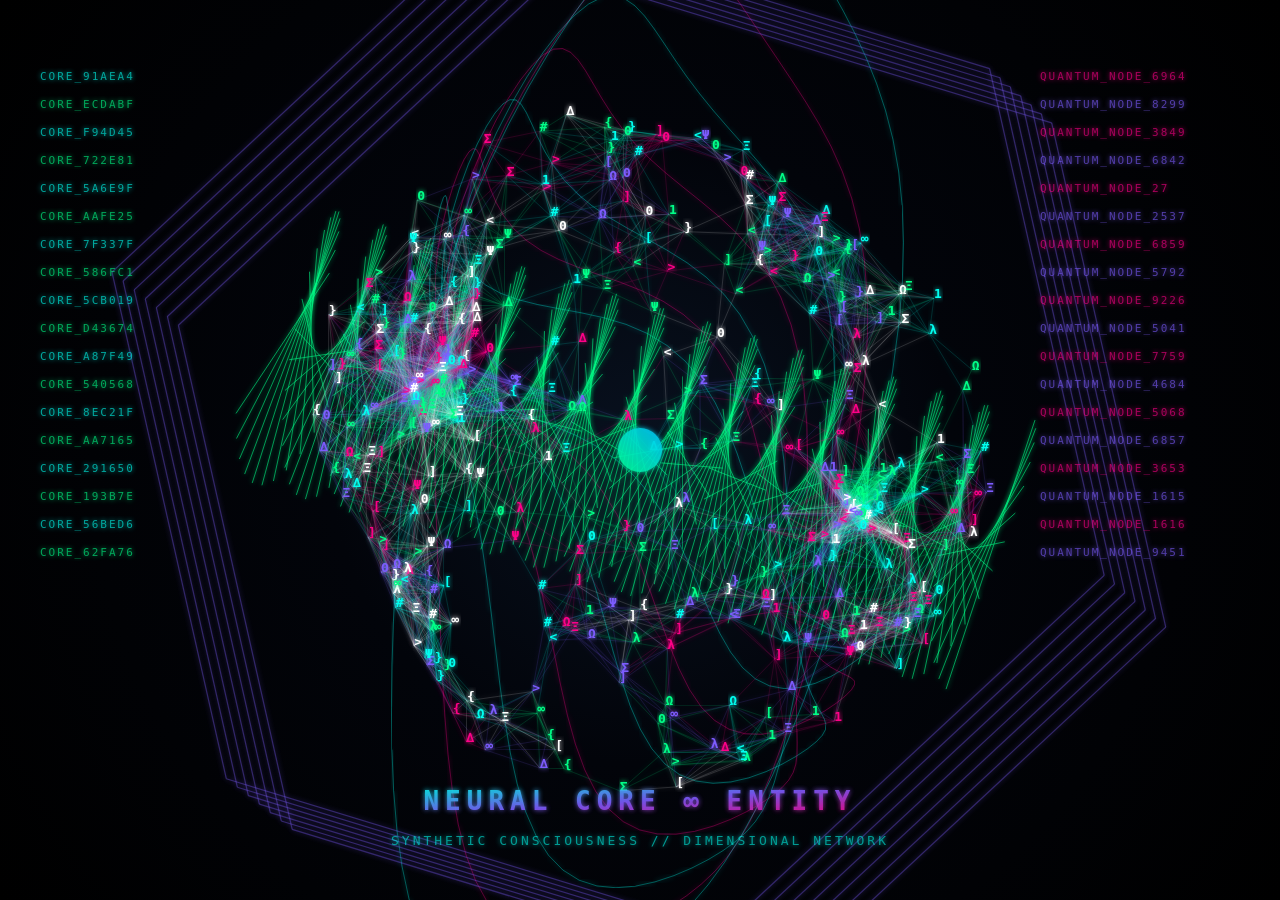
==== index.html @ 44f9789a "Add files via upload" ====
<!DOCTYPE html>
<html lang="es">
<head>
<meta charset="UTF-8"/>
<meta name="viewport" content="width=device-width, initial-scale=1.0"/>
<title>NEURAL CORE ∞ Quantum Entity</title>
<link rel="stylesheet" href="style.css">
</head>
<body>

<svg id="scene">

<defs>
<filter id="glow">
    <feGaussianBlur stdDeviation="2.5" result="blur"/>
    <feMerge>
        <feMergeNode in="blur"/>
        <feMergeNode in="SourceGraphic"/>
    </feMerge>
</filter>

<linearGradient id="grad1" x1="0%" y1="0%" x2="100%" y2="100%">
    <stop offset="0%" stop-color="#00fff0"/>
    <stop offset="50%" stop-color="#7d5cff"/>
    <stop offset="100%" stop-color="#ff0088"/>
</linearGradient>

<linearGradient id="grad2" x1="0%" y1="100%" x2="100%" y2="0%">
    <stop offset="0%" stop-color="#00ff95"/>
    <stop offset="100%" stop-color="#00c3ff"/>
</linearGradient>
</defs>

</svg>

<script src="script.js"></script>
</body>
</html>
---- style.css ----
html,body{
    margin:0;
    width:100%;
    height:100%;
    overflow:hidden;
    background:
        radial-gradient(circle at center,#08111f 0%,#02040a 40%,#000000 100%);
    font-family:Consolas,monospace;
}

svg{
    width:100vw;
    height:100vh;
    display:block;
}

.matrix{
    font-weight:bold;
    font-size:13px;
    pointer-events:none;
}

.mesh{
    stroke-width:0.7;
    opacity:.22;
    fill:none;
}

.ring{
    fill:none;
    opacity:.35;
    stroke-width:1;
}

.energy{
    opacity:.6;
}

.hex{
    fill:none;
    stroke-width:1.2;
    opacity:.4;
}

.side{
    font-size:11px;
    opacity:.65;
    letter-spacing:2px;
}

.coreText{
    font-size:26px;
    font-weight:bold;
    letter-spacing:6px;
    text-anchor:middle;
    opacity:.9;
}

.smallCore{
    font-size:13px;
    letter-spacing:3px;
    text-anchor:middle;
    opacity:.6;
}

.glow{
    filter:url(#glow);
}
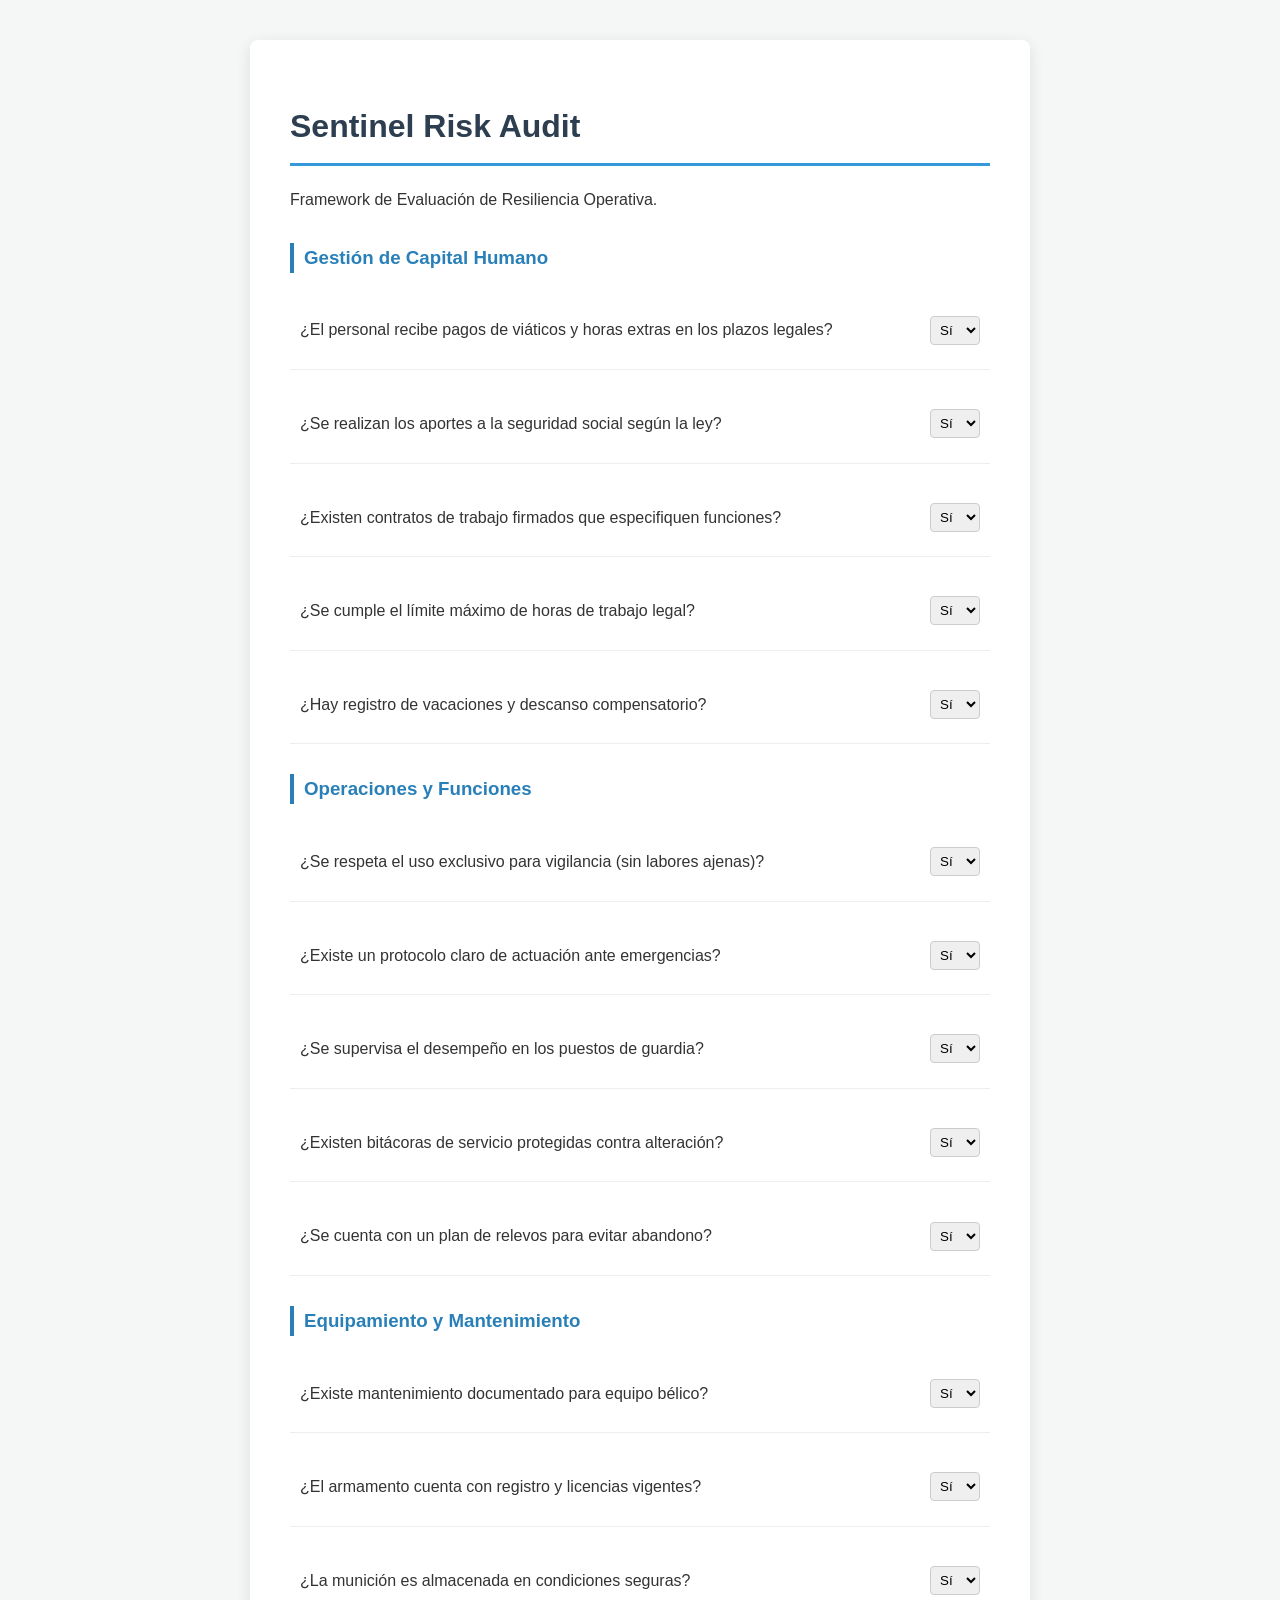
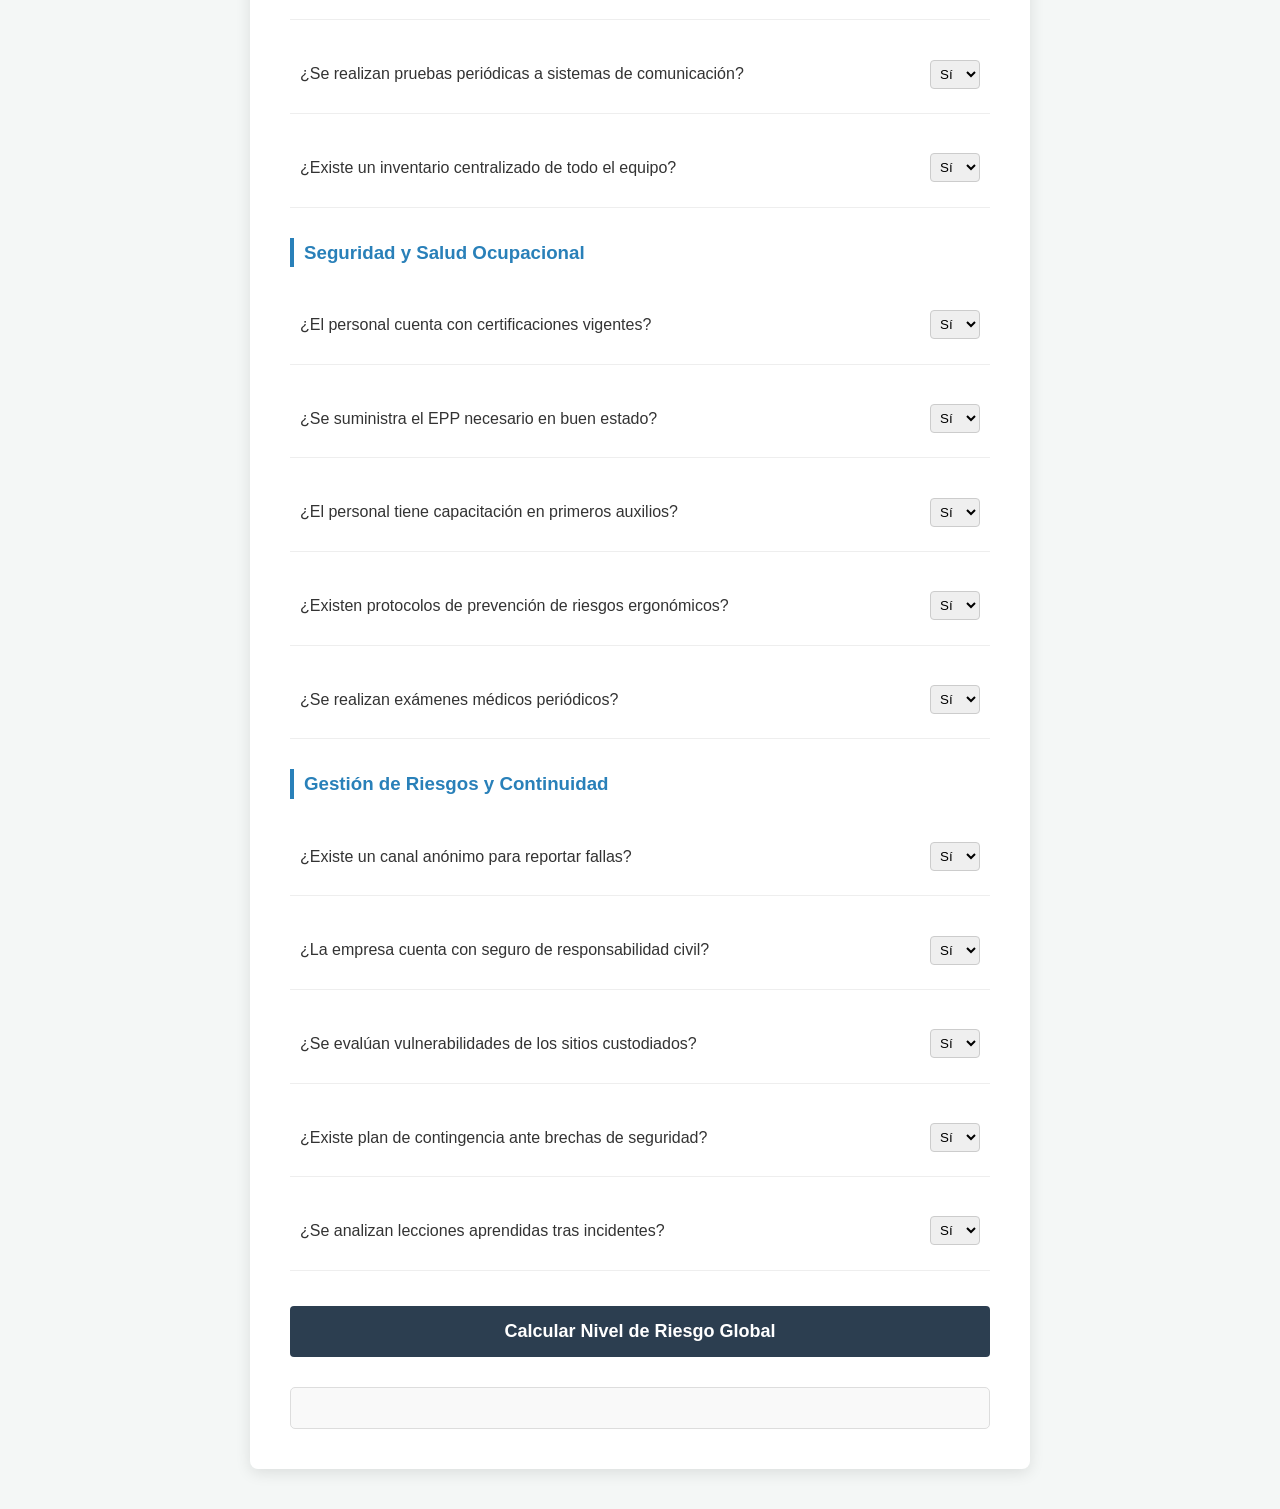
==== commit 26a7ecfa: "Add files via upload" ====
--- a/index.html
+++ b/index.html
@@ -1,38 +1,20 @@
 <!DOCTYPE html>
 <html lang="es">
 <head>
-<meta charset="UTF-8"/>
-<meta name="viewport" content="width=device-width, initial-scale=1.0"/>
-<title>NEURAL CORE ∞ Quantum Entity</title>
-<link rel="stylesheet" href="style.css">
+    <meta charset="UTF-8">
+    <title>Sentinel Risk Audit</title>
+    <link rel="stylesheet" href="styles.css">
 </head>
 <body>
-
-<svg id="scene">
-
-<defs>
-<filter id="glow">
-    <feGaussianBlur stdDeviation="2.5" result="blur"/>
-    <feMerge>
-        <feMergeNode in="blur"/>
-        <feMergeNode in="SourceGraphic"/>
-    </feMerge>
-</filter>
-
-<linearGradient id="grad1" x1="0%" y1="0%" x2="100%" y2="100%">
-    <stop offset="0%" stop-color="#00fff0"/>
-    <stop offset="50%" stop-color="#7d5cff"/>
-    <stop offset="100%" stop-color="#ff0088"/>
-</linearGradient>
-
-<linearGradient id="grad2" x1="0%" y1="100%" x2="100%" y2="0%">
-    <stop offset="0%" stop-color="#00ff95"/>
-    <stop offset="100%" stop-color="#00c3ff"/>
-</linearGradient>
-</defs>
-
-</svg>
-
-<script src="script.js"></script>
+    <div id="app">
+        <h1>Sentinel Risk Audit</h1>
+        <p>Framework de Evaluación de Resiliencia Operativa.</p>
+        
+        <div id="quiz-container"></div>
+        
+        <button id="btn-calcular">Calcular Nivel de Riesgo Global</button>
+        <div id="resultado"></div>
+    </div>
+    <script src="script.js"></script>
 </body>
 </html>
--- a/styles.css
+++ b/styles.css
@@ -0,0 +1,10 @@
+body { font-family: 'Segoe UI', sans-serif; background: #f4f7f6; color: #333; line-height: 1.6; }
+#app { max-width: 700px; margin: 40px auto; background: #fff; padding: 40px; border-radius: 8px; box-shadow: 0 4px 15px rgba(0,0,0,0.1); }
+h1 { color: #2c3e50; border-bottom: 3px solid #3498db; padding-bottom: 10px; }
+h3 { color: #2980b9; margin-top: 30px; border-left: 4px solid #2980b9; padding-left: 10px; }
+.pregunta { margin-bottom: 15px; padding: 10px; border-bottom: 1px solid #eee; display: flex; justify-content: space-between; align-items: center; }
+select { padding: 5px; border-radius: 4px; border: 1px solid #ccc; }
+button { background: #2c3e50; color: white; padding: 15px 25px; border: none; cursor: pointer; font-size: 18px; border-radius: 4px; width: 100%; margin-top: 20px; font-weight: bold; }
+button:hover { background: #34495e; }
+#resultado { margin-top: 30px; padding: 20px; border: 1px solid #ddd; border-radius: 5px; background: #f9f9f9; }
+.btn-contacto { background: #e67e22; display: block; text-align: center; text-decoration: none; color: white; border-radius: 4px; padding: 12px; margin-top: 20px; font-weight: bold; }
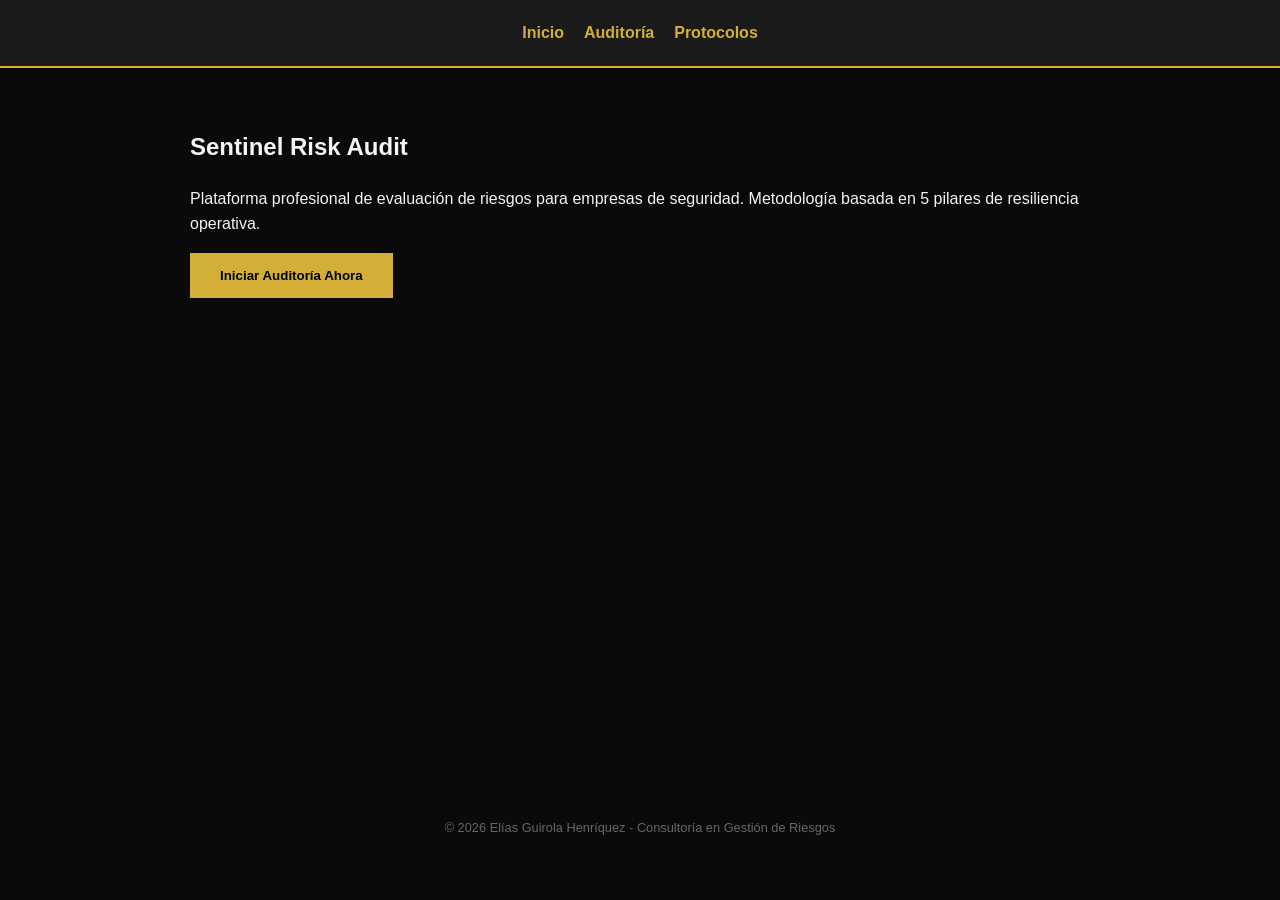
==== commit 0d7e0ea5: "Add files via upload" ====
--- a/index.html
+++ b/index.html
@@ -2,19 +2,48 @@
 <html lang="es">
 <head>
     <meta charset="UTF-8">
-    <title>Sentinel Risk Audit</title>
+    <meta name="viewport" content="width=device-width, initial-scale=1.0">
+    <title>Sentinel Risk Audit | Consultoría de Riesgos</title>
     <link rel="stylesheet" href="styles.css">
 </head>
 <body>
-    <div id="app">
-        <h1>Sentinel Risk Audit</h1>
-        <p>Framework de Evaluación de Resiliencia Operativa.</p>
-        
-        <div id="quiz-container"></div>
-        
-        <button id="btn-calcular">Calcular Nivel de Riesgo Global</button>
-        <div id="resultado"></div>
+
+<nav>
+    <a onclick="show('home')">Inicio</a>
+    <a onclick="show('auditoria')">Auditoría</a>
+    <a onclick="show('protocolos')">Protocolos</a>
+</nav>
+
+<section id="home" class="active">
+    <h1>Sentinel Risk Audit</h1>
+    <p>Plataforma profesional de evaluación de riesgos para empresas de seguridad. Metodología basada en 5 pilares de resiliencia operativa.</p>
+    <button onclick="show('auditoria')">Iniciar Auditoría Ahora</button>
+</section>
+
+<section id="auditoria">
+    <h2>Evaluación de Riesgos (25 Puntos)</h2>
+    <div id="quiz-container">
+        </div>
+    <br>
+    <button id="btn-calcular">Calcular Riesgo</button>
+    <div id="resultado"></div>
+</section>
+
+<section id="protocolos">
+    <h2>Protocolos de Seguridad</h2>
+    <div style="background: #1a1a1a; padding: 25px; border-radius: 8px; border-left: 4px solid #d4af37;">
+        <p>Como consultor en gestión de riesgos, estoy integrando mi biblioteca de <strong>Protocolos de Mitigación Internacional</strong> y <strong>Manuales de Continuidad Operativa</strong> en esta plataforma.</p>
+        <p>Estos documentos están diseñados para empresas que buscan homologar sus estándares bajo normativas globales de seguridad física y resiliencia.</p>
+        <br>
+        <strong>¿Tu empresa requiere un protocolo de urgencia?</strong>
+        <p>Si tu auditoría resultó en un nivel <em>MEDIO</em> o <em>CRÍTICO</em>, no esperes a la actualización de la plataforma.</p>
+        <br>
+        <a href="mailto:eliasguirola.h@gmail.com?subject=Consulta: Solicitud de Protocolos de Seguridad" class="btn-contacto">Solicitar Asesoría Directa</a>
     </div>
-    <script src="script.js"></script>
+</section>
+
+<footer>&copy; 2026 Elías Guirola Henríquez - Consultoría en Gestión de Riesgos</footer>
+
+<script src="script.js"></script>
 </body>
 </html>
--- a/styles.css
+++ b/styles.css
@@ -1,10 +1,41 @@
-body { font-family: 'Segoe UI', sans-serif; background: #f4f7f6; color: #333; line-height: 1.6; }
-#app { max-width: 700px; margin: 40px auto; background: #fff; padding: 40px; border-radius: 8px; box-shadow: 0 4px 15px rgba(0,0,0,0.1); }
-h1 { color: #2c3e50; border-bottom: 3px solid #3498db; padding-bottom: 10px; }
-h3 { color: #2980b9; margin-top: 30px; border-left: 4px solid #2980b9; padding-left: 10px; }
-.pregunta { margin-bottom: 15px; padding: 10px; border-bottom: 1px solid #eee; display: flex; justify-content: space-between; align-items: center; }
-select { padding: 5px; border-radius: 4px; border: 1px solid #ccc; }
-button { background: #2c3e50; color: white; padding: 15px 25px; border: none; cursor: pointer; font-size: 18px; border-radius: 4px; width: 100%; margin-top: 20px; font-weight: bold; }
-button:hover { background: #34495e; }
-#resultado { margin-top: 30px; padding: 20px; border: 1px solid #ddd; border-radius: 5px; background: #f9f9f9; }
-.btn-contacto { background: #e67e22; display: block; text-align: center; text-decoration: none; color: white; border-radius: 4px; padding: 12px; margin-top: 20px; font-weight: bold; }+:root { --primary: #0a0a0a; --accent: #d4af37; --text: #f4f4f4; }
+body { font-family: 'Segoe UI', sans-serif; background: var(--primary); color: var(--text); margin: 0; line-height: 1.6; }
+
+/* MENÚ FIJO (Sticky) */
+nav {
+    padding: 20px;
+    background: #1a1a1a;
+    display: flex;
+    gap: 20px;
+    justify-content: center;
+    border-bottom: 2px solid var(--accent);
+    position: sticky;
+    top: 0;
+    z-index: 1000;
+}
+
+nav a { color: var(--accent); cursor: pointer; text-decoration: none; font-weight: bold; }
+nav a:hover { text-decoration: underline; }
+
+section {
+    padding: 40px 20px;
+    max-width: 900px;
+    margin: auto;
+    display: none;
+    min-height: 70vh;
+    overflow-y: auto;
+}
+
+.active { display: block; }
+button, .btn-contacto { 
+    background: var(--accent); border: none; padding: 15px 30px; cursor: pointer; 
+    font-weight: bold; color: black; display: inline-block; text-decoration: none; transition: 0.3s; 
+}
+button:hover { background: #b8962d; }
+
+footer { text-align: center; padding: 40px; color: #666; font-size: 0.8em; }
+
+/* Estilos de Auditoría */
+#quiz-container { background: #1a1a1a; padding: 30px; border-radius: 8px; border: 1px solid #333; }
+.pregunta { margin-bottom: 15px; padding-bottom: 10px; border-bottom: 1px solid #333; }
+#resultado { margin-top: 20px; padding: 20px; background: #000; border-radius: 8px; }
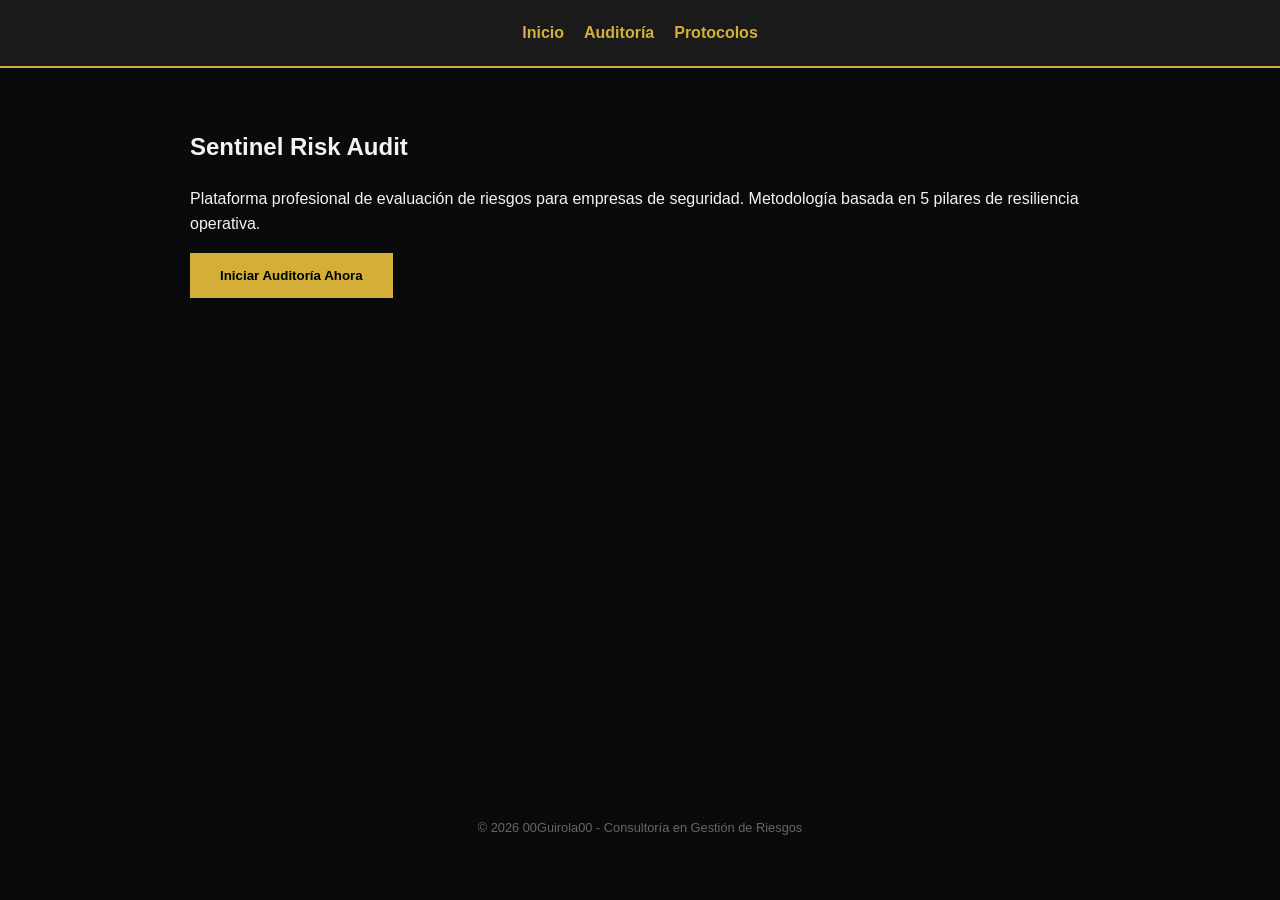
==== commit ade09e29: "Update index.html" ====
--- a/index.html
+++ b/index.html
@@ -42,8 +42,8 @@
     </div>
 </section>
 
-<footer>&copy; 2026 Elías Guirola Henríquez - Consultoría en Gestión de Riesgos</footer>
+<footer>&copy; 2026 00Guirola00 - Consultoría en Gestión de Riesgos</footer>
 
 <script src="script.js"></script>
 </body>
-</html>+</html>
